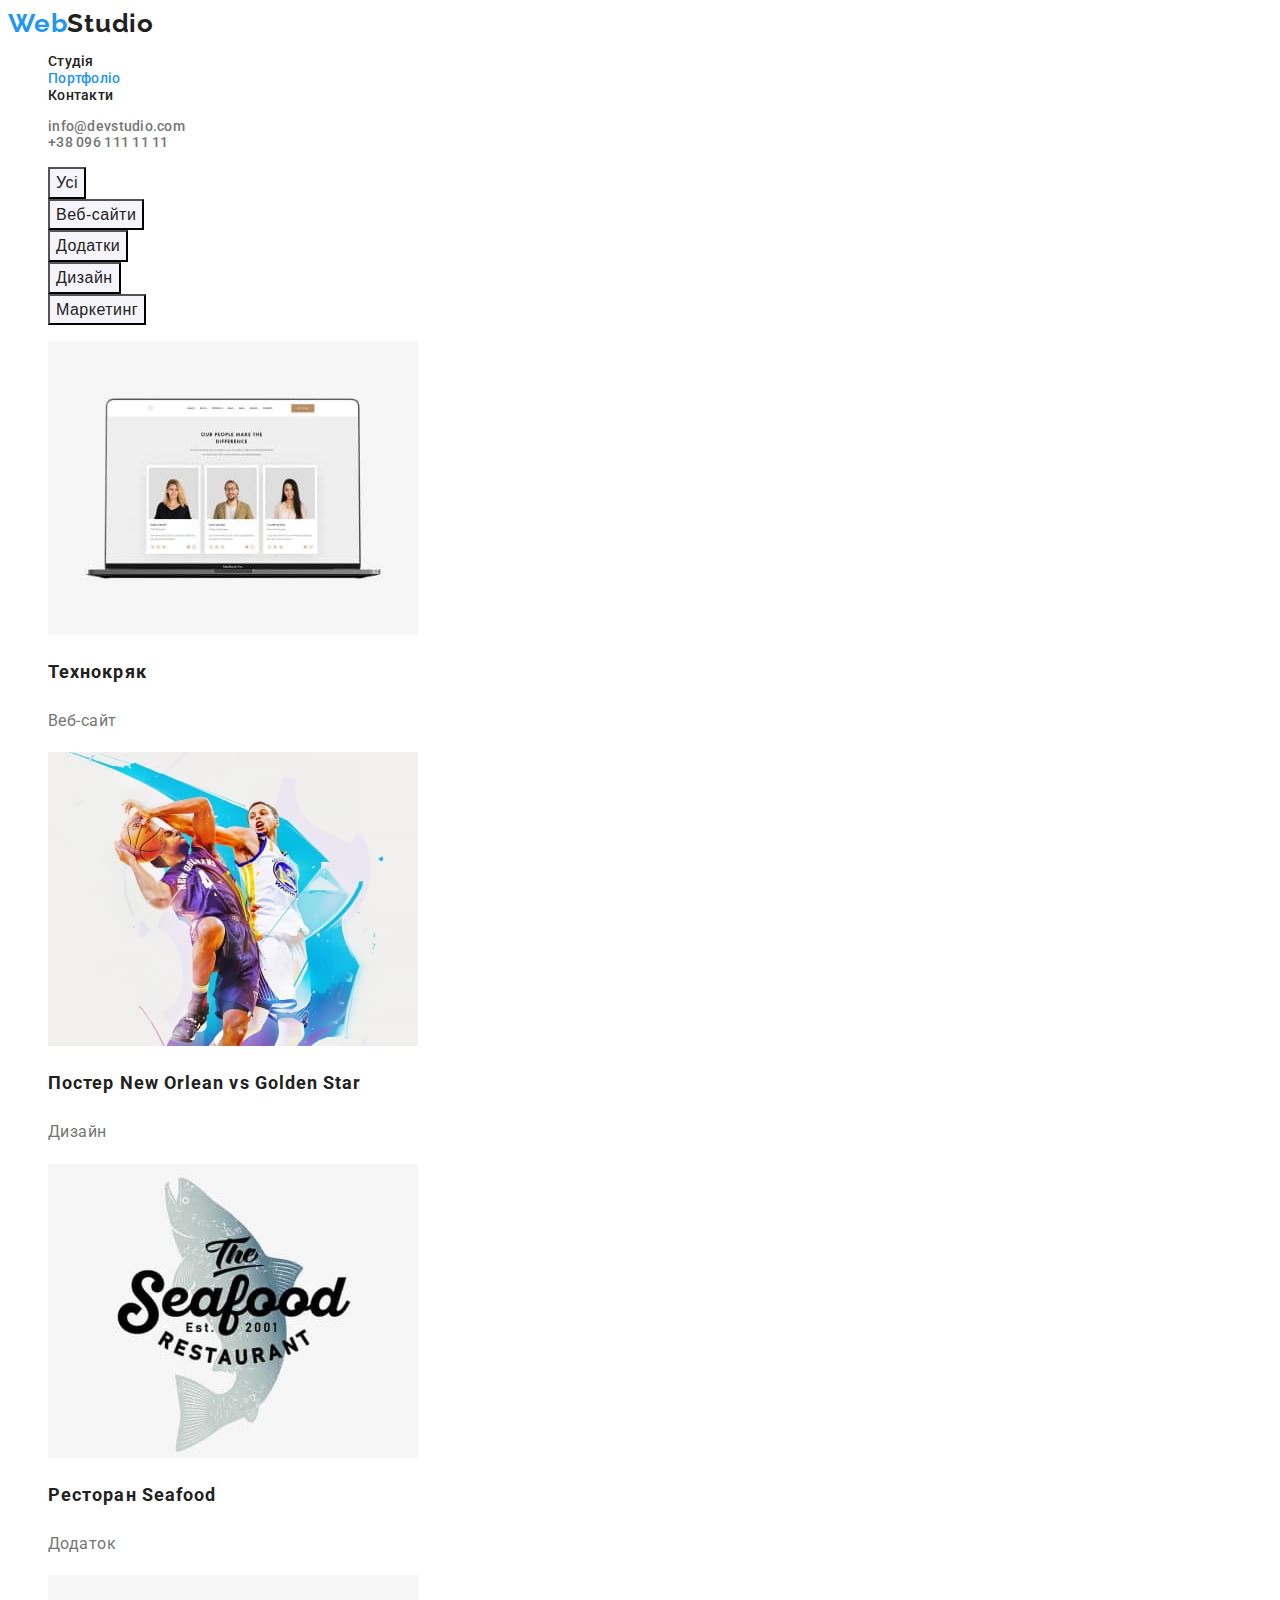
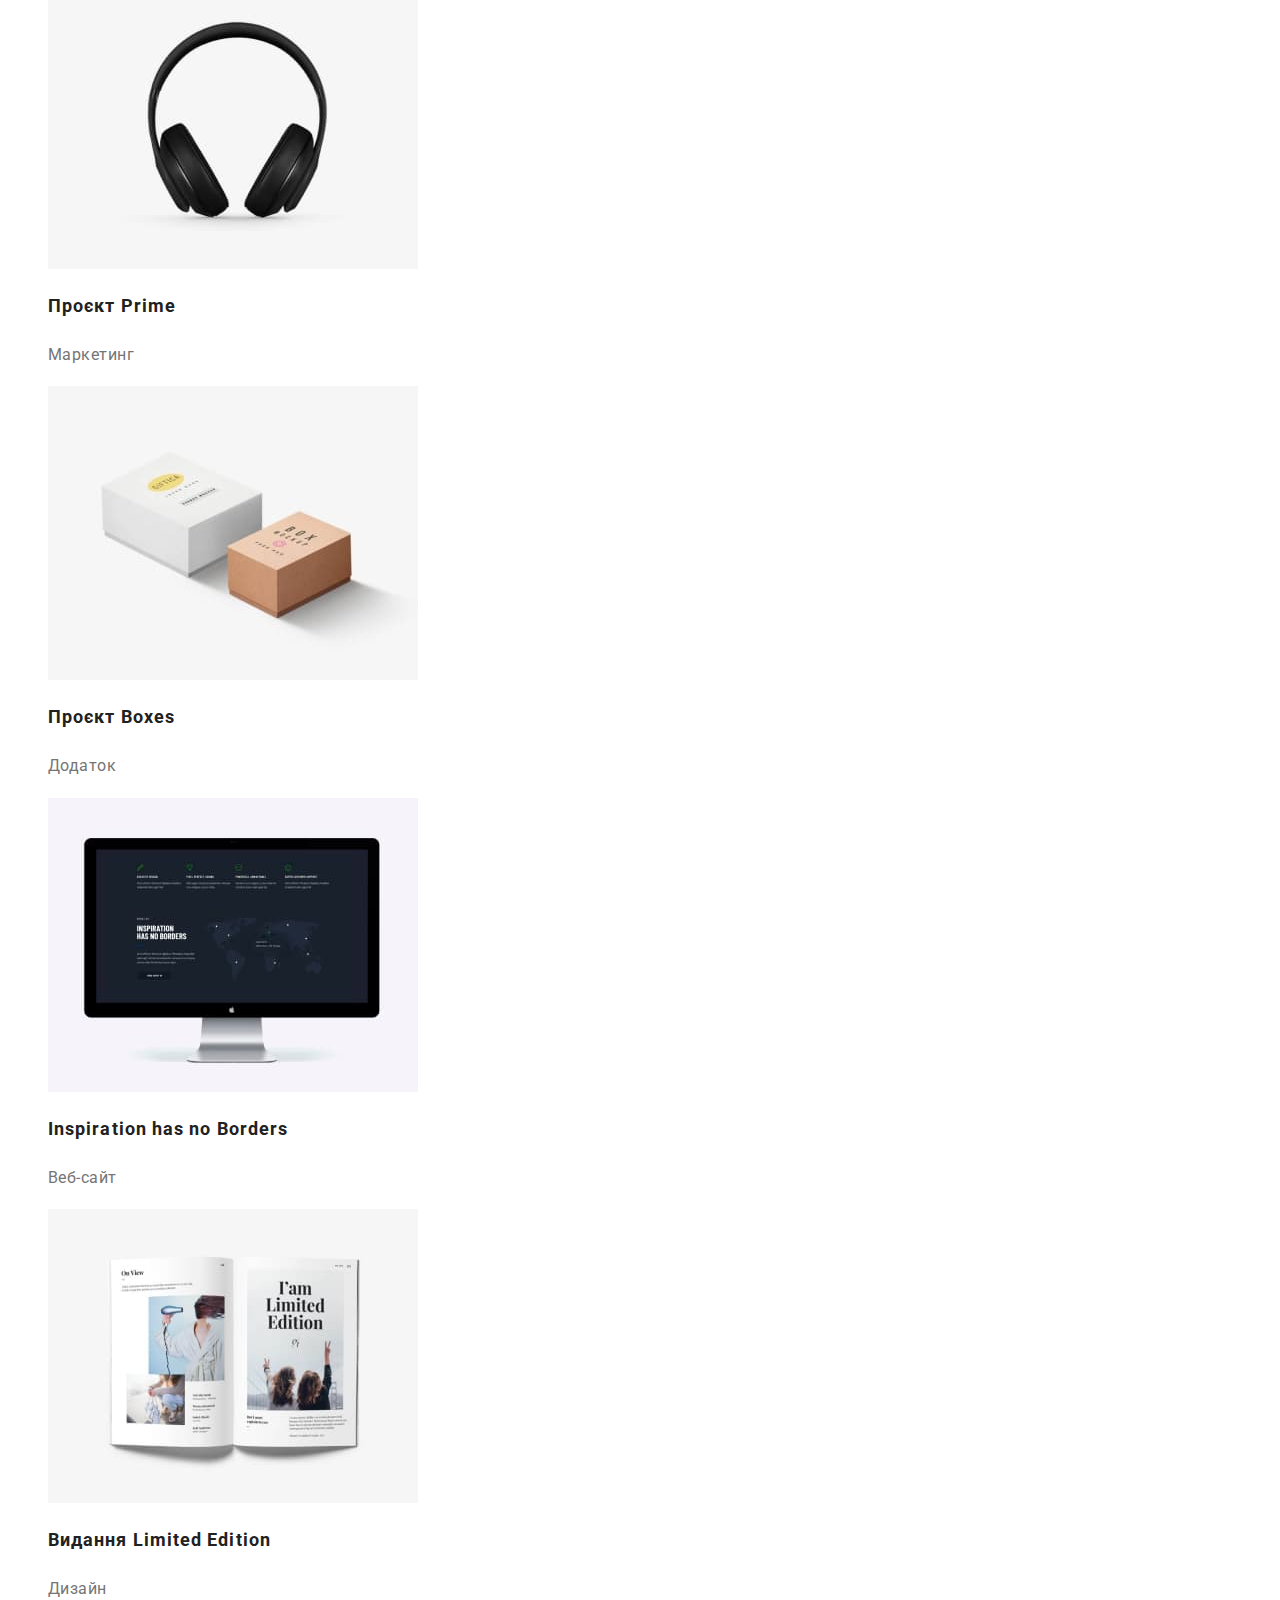
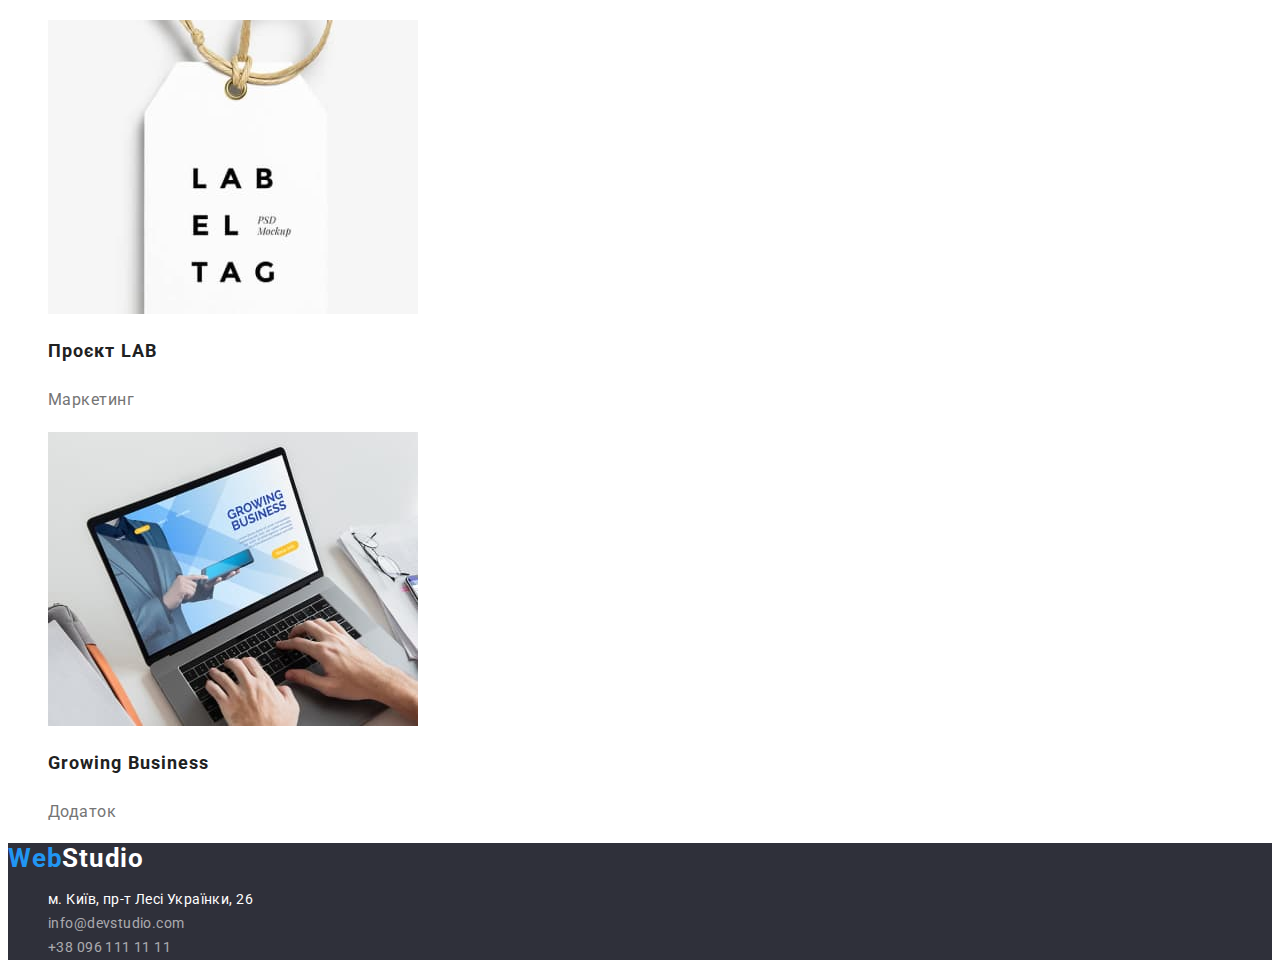
==== portfolio.html @ ce829648 "Add portfolio html and css styles to both index and portfolio" ====
<!DOCTYPE html>
<html lang="en">

<head>
    <meta charset="UTF-8">
    <meta http-equiv="X-UA-Compatible" content="IE=edge">
    <meta name="viewport" content="width=device-width, initial-scale=1.0">
    <title>Document</title>
    <link rel="preconnect" href="https://fonts.googleapis.com">
    <link rel="preconnect" href="https://fonts.gstatic.com" crossorigin>
    <link
        href="https://fonts.googleapis.com/css2?family=Raleway:wght@700&family=Roboto:wght@400;500;700;900&display=swap"
        rel="stylesheet">
    <link rel="stylesheet" href="./css/styles.css">
</head>

<body>
    <header class="header">
        <nav class="nav">
            <a href="./index.html" class="logo link"> <span class="web">Web</span>Studio</a>
            <ul class="list">
                <li><a href="./index.html" class="list-item link">Студія</a></li>
                <li><a href="./portfolio.html" class="list-item link current">Портфоліо</a></li>
                <li><a href="" class="list-item link">Контакти</a></li>
            </ul>
        </nav>
        <ul class="contact list">
            <li><a href="mailto:info@devstudio.com" class="list-item link">info@devstudio.com</a></li>
            <li><a href="tel:+380961111111" class="list-item link">+38 096 111 11 11</a></li>
        </ul>
    </header>
    <main>
        <!-- Our works -->
        <section class="our-works">
            <h1 class="visually-hidden">Наші роботи</h1>
            <ul class="list">
                <li><button type="button" class="btn">Усі</button></li>
                <li><button type="button" class="btn">Веб-сайти</button></li>
                <li><button type="button" class="btn">Додатки</button></li>
                <li><button type="button" class="btn">Дизайн</button></li>
                <li><button type="button" class="btn">Маркетинг</button></li>
            </ul>
            <ul class="list">
                <li>
                    <a href="" class="link">
                        <img src="./images/portfolio-img1.jpg" alt="Веб-сайт" width="370px">
                        <h2 class="our-works-title">Технокряк</h2>
                        <p class="our-works-text">Веб-сайт</p>
                    </a>
                </li>
                <li>
                    <a href="" class="link">
                        <img src="./images/portfolio-img2.jpg" alt="Гра в баскетбол" width="370px">
                        <h2 class="our-works-title">Постер New Orlean vs Golden Star</h2>
                        <p class="our-works-text">Дизайн</p>
                    </a>
                </li>
                <li>
                    <a href="" class="link">
                        <img src="./images/portfolio-img3.jpg" alt="Логотип ресторану" width="370px">
                        <h2 class="our-works-title">Ресторан Seafood</h2>
                        <p class="our-works-text">Додаток</p>
                    </a>
                </li>
                <li>
                    <a href="" class="link">
                        <img src="./images/portfolio-img4.jpg" alt="Навушники" width="370px">
                        <h2 class="our-works-title">Проєкт Prime</h2>
                        <p class="our-works-text">Маркетинг</p>
                    </a>
                </li>
                <li>
                    <a href="" class="link">
                        <img src="./images/portfolio-img5.jpg" alt="Коробки" width="370px">
                        <h2 class="our-works-title">Проєкт Boxes</h2>
                        <p class="our-works-text">Додаток</p>
                    </a>
                </li>
                <li>
                    <a href="" class="link">
                        <img src="./images/portfolio-img6.jpg" alt="Веб-сайт" width="370px">
                        <h2 class="our-works-title">Inspiration has no Borders</h2>
                        <p class="our-works-text">Веб-сайт</p>
                    </a>
                </li>
                <li>
                    <a href="" class="link">
                        <img src="./images/portfolio-img7.jpg" alt="Розгортка журналу" width="370px">
                        <h2 class="our-works-title">Видання Limited Edition</h2>
                        <p class="our-works-text">Дизайн</p>
                    </a>
                </li>
                <li>
                    <a href="" class="link">
                        <img src="./images/portfolio-img8.jpg" alt="Етикетка" width="370px">
                        <h2 class="our-works-title">Проєкт LAB</h2>
                        <p class="our-works-text">Маркетинг</p>
                    </a>
                </li>
                <li>
                    <a href="" class="link">
                        <img src="./images/portfolio-img9.jpg" alt="Ноутбук" width="370px">
                        <h2 class="our-works-title">Growing Business</h2>
                        <p class="our-works-text">Додаток</p>
                    </a>
                </li>
            </ul>
        </section>
    </main>
    <footer class="footer">
        <a href="./index.html" class="footer-logo link"> <span class="web">Web</span>Studio</a>
        <address class="address">
            <ul class="list">
                <li>
                    <a href="https://goo.gl/maps/d3vubVebxPEq8JXa8" target="_blank" rel="noopener noreferrer nofollow"
                        class="address-item-main list-item link">
                        м. Київ, пр-т Лесі Українки, 26
                    </a>
                </li>
                <li><a href="mailto:info@devstudio.com" class="address-item list-item link">info@devstudio.com</a></li>
                <li><a href="tel:+380961111111" class="address-item list-item link">+38 096 111 11 11</a></li>
            </ul>
        </address>
    </footer>
</body>

</html>
---- css/styles.css ----
:root {
    --primary-text-color: #757575;
    --title-text-color: #212121;
    --accent-color: #2196F3;
    --additional-color: #FFFFFF;

    --primary-background-color: #F5F5F5;
    --accent-background-color: #2F303A;
    --additional-background-color: #F5F4FA;
}

body {
    font-family: "Roboto", sans-serif;
    font-style: normal;
    font-weight: 400;
    color: var(--primary-text-color);
}

.link {
    text-decoration: none;
    color: inherit;
}

.list {
    list-style-type: none;
}

.current {
    color: var(--accent-color);
}

/* Header */

.header {
    background-color: var(--additional-color);
}

.nav {
    font-weight: 500;
    font-size: 14px;
    line-height: 1.2;
    letter-spacing: 0.02em;
    color: var(--title-text-color);
}

.logo {
    font-family: 'Raleway';
    font-weight: 700;
    font-size: 26px;
    line-height: 1.2;
    letter-spacing: 0.03em;
}

.web {
    color: var(--accent-color)
}

.list-item:hover,
.list-item:focus {
    color: var(--accent-color);
}

.contact {
    font-weight: 500;
    font-size: 14px;
    line-height: 1.2;
    letter-spacing: 0.02em;
}

/* Hero section */

.hero,
.footer {
    background-color: var(--accent-background-color);
}

.hero-title {
    font-weight: 900;
    font-size: 44px;
    line-height: 1.4;
    text-align: center;
    letter-spacing: 0.06em;
    text-transform: uppercase;
    color: var(--additional-color);
}

.hero-button {
    font-weight: 700;
    font-size: 16px;
    line-height: 1.9;
    letter-spacing: 0.06em;
    color: var(--additional-color);
    background-color: var(--accent-color);
}

/* Our advantages section */

.advantages {
    background-color: var(--primary-background-color);
}

.visually-hidden {
    position: absolute;
    white-space: nowrap;
    width: 1px;
    height: 1px;
    overflow: hidden;
    border: 0;
    padding: 0;
    clip: rect(0 0 0 0);
    clip-path: inset(50%);
    margin: -1px;
}

.advantages-title {
    font-weight: 700;
    font-size: 14px;
    line-height: 1.2;
    letter-spacing: 0.03em;
    text-transform: uppercase;
    color: var(--title-text-color);
}

.advantages-text {
    font-size: 14px;
    line-height: 1.7;
    letter-spacing: 0.03em;
}

/* What we do section */

.what-we-do {
    background-color: var(--primary-background-color);
}

.title {
    font-weight: 700;
    font-size: 36px;
    line-height: 1.2;
    text-align: center;
    letter-spacing: 0.03em;
    color: var(--title-text-color);
}

/* Our team */

.team {
    background-color: var(--additional-background-color);
}

.team-title {
    font-weight: 500;
    font-size: 16px;
    line-height: 1.2;
    ;
    letter-spacing: 0.03em;
    color: var(--title-text-color);
}

.team-text {
    font-size: 16px;
    line-height: 1.2;
    letter-spacing: 0.03em;
}

/* Footer */

.footer-logo {
    font-weight: 700;
    font-size: 26px;
    line-height: 1.2;
    letter-spacing: 0.03em;
    color: var(--additional-color);
}

.address {
    font-style: normal;
    font-size: 14px;
    line-height: 1.7;
    letter-spacing: 0.03em;
}


.address-item-main {
    color: var(--additional-color);
}

.address-item {
    color: rgba(255, 255, 255, 0.6);
}

/* Our works */

.btn {
    font-weight: 500;
    font-size: 16px;
    line-height: 1.6;
    letter-spacing: 0.03em;
    color: var(--title-text-color);
    background-color: var(--additional-background-color);
}

.our-works-title {
    font-weight: 700;
    font-size: 18px;
    line-height: 2;
    letter-spacing: 0.06em;
    color: var(--title-text-color);
}

.our-works-text {
    font-size: 16px;
    line-height: 1.9;
    letter-spacing: 0.03em;
}
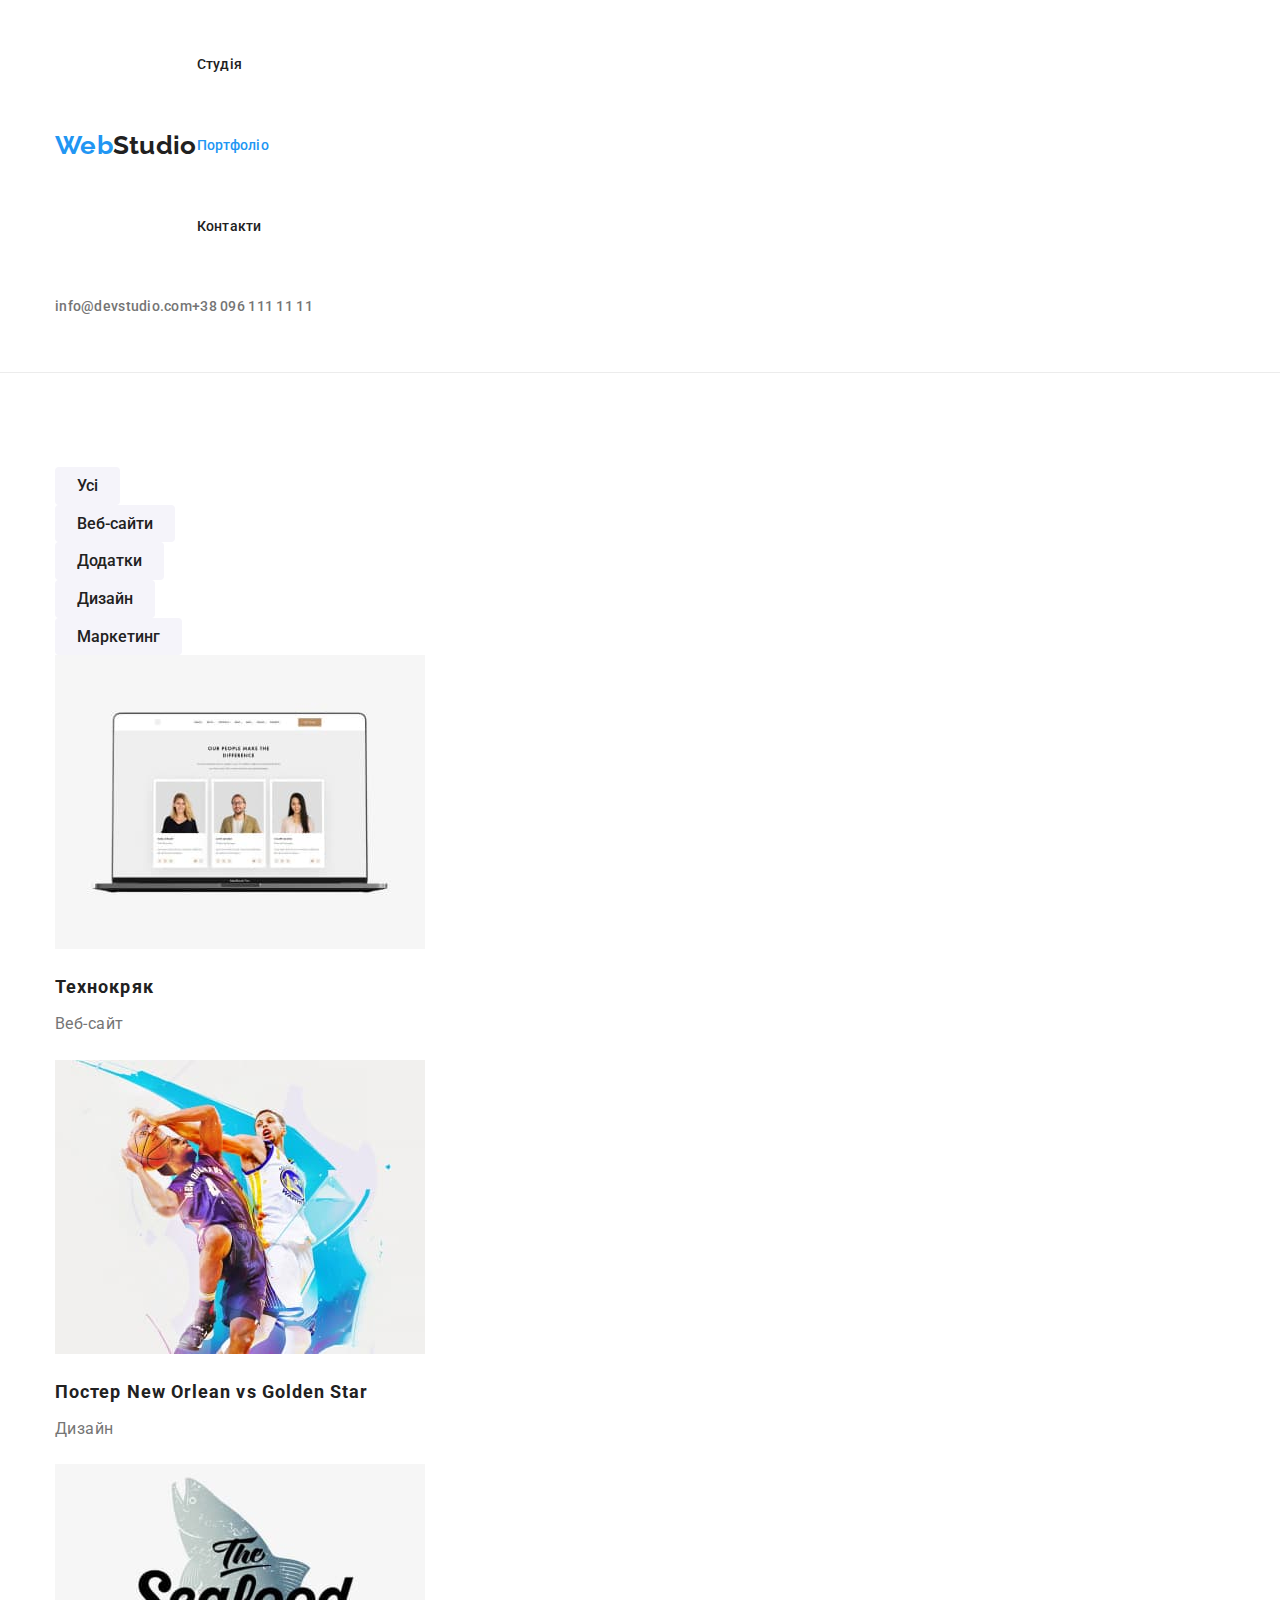
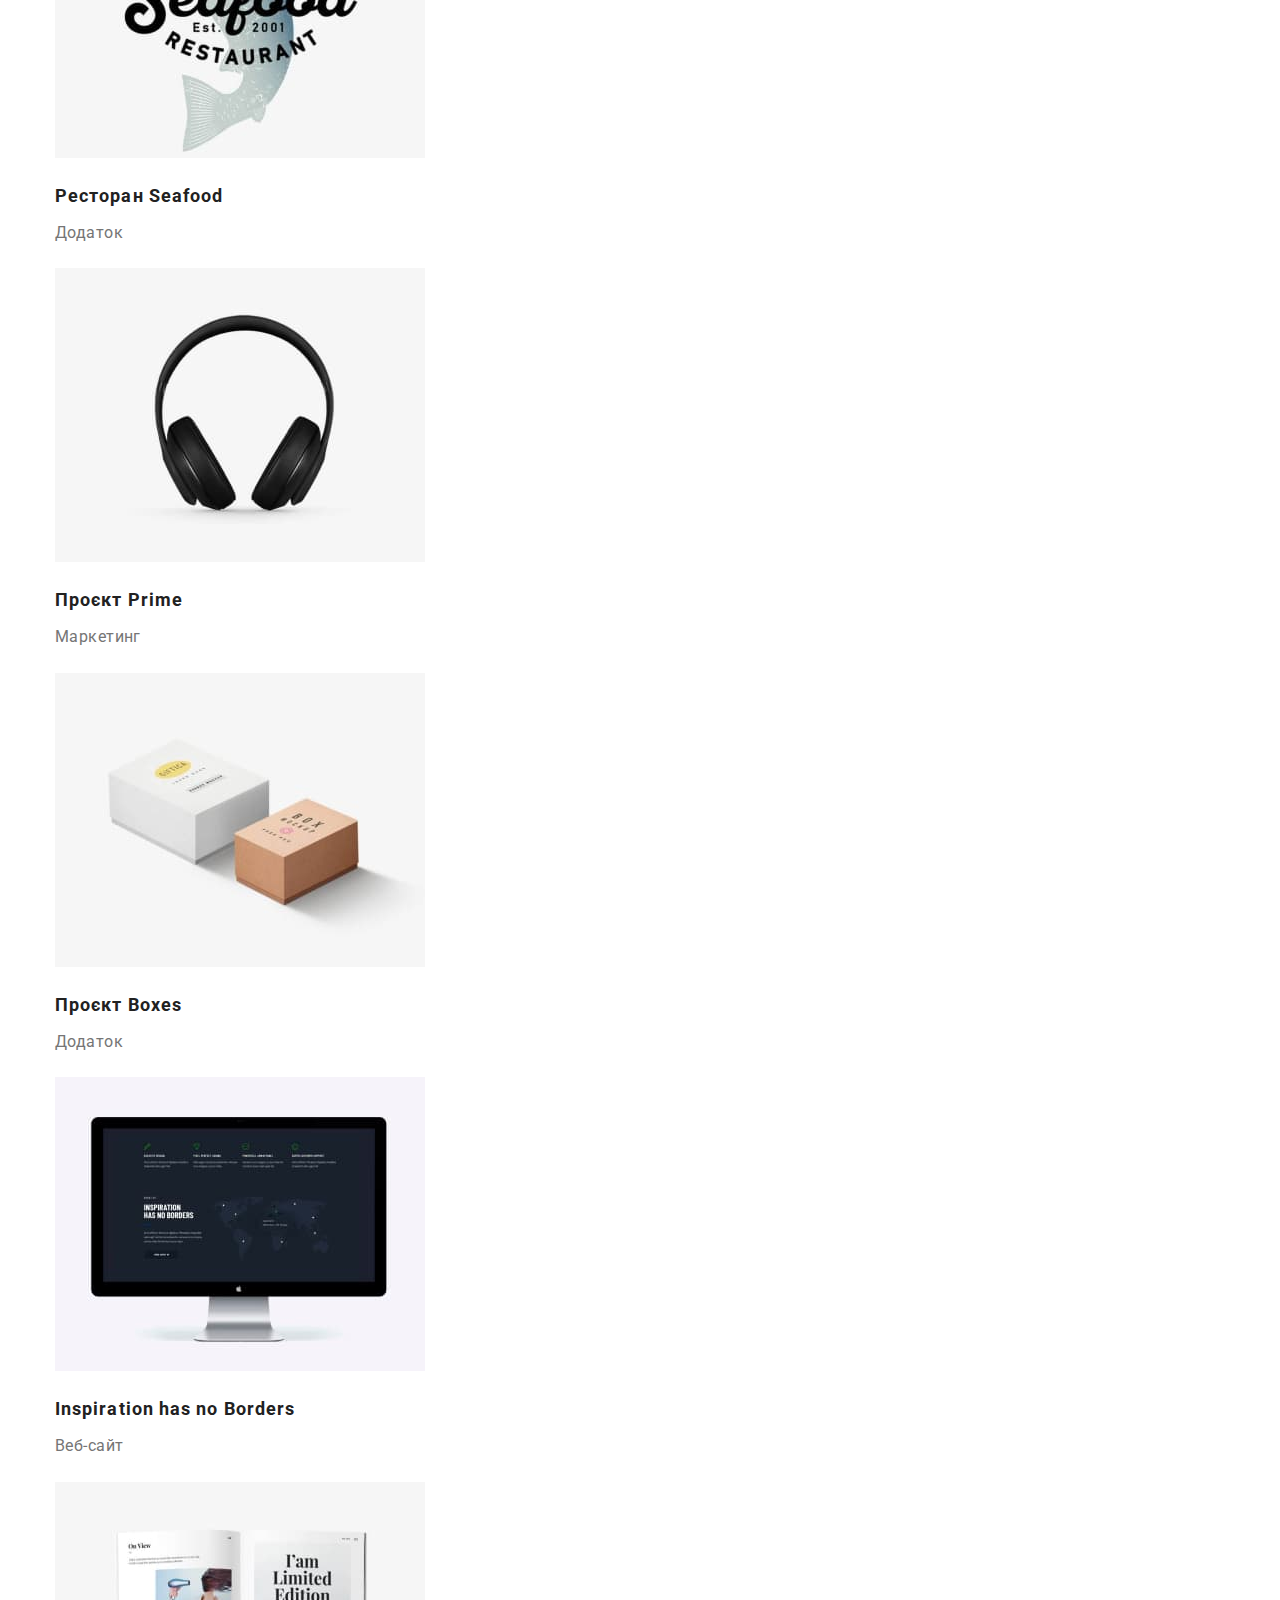
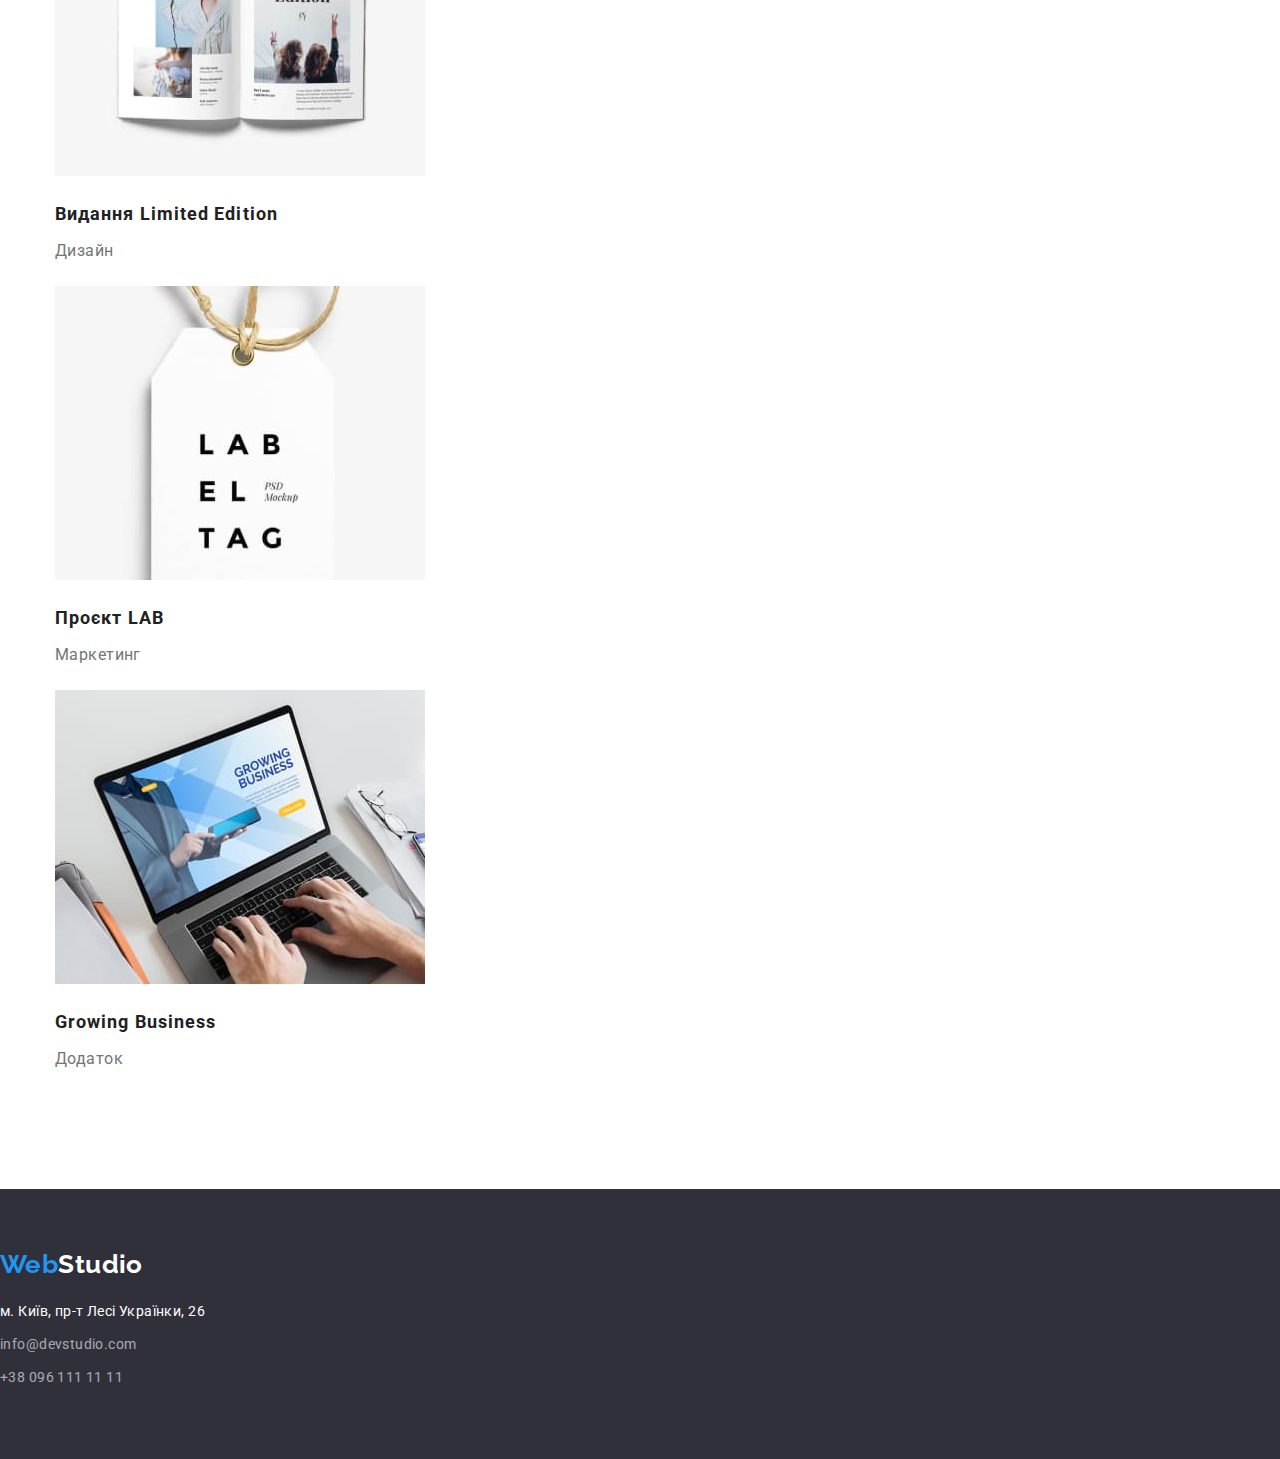
==== commit ef477a96: "Stylize header" ====
--- a/portfolio.html
+++ b/portfolio.html
@@ -1,127 +1,201 @@
 <!DOCTYPE html>
 <html lang="en">
+  <head>
+    <meta charset="UTF-8" />
+    <meta http-equiv="X-UA-Compatible" content="IE=edge" />
+    <meta name="viewport" content="width=device-width, initial-scale=1.0" />
+    <title>Document</title>
+    <link rel="preconnect" href="https://fonts.googleapis.com" />
+    <link rel="preconnect" href="https://fonts.gstatic.com" crossorigin />
+    <link
+      href="https://fonts.googleapis.com/css2?family=Raleway:wght@700&family=Roboto:wght@400;500;700;900&display=swap"
+      rel="stylesheet"
+    />
+    <link
+      rel="stylesheet"
+      href="https://cdnjs.cloudflare.com/ajax/libs/modern-normalize/1.1.0/modern-normalize.css"
+    />
+    <link rel="stylesheet" href="./css/styles.css" />
+  </head>
 
-<head>
-    <meta charset="UTF-8">
-    <meta http-equiv="X-UA-Compatible" content="IE=edge">
-    <meta name="viewport" content="width=device-width, initial-scale=1.0">
-    <title>Document</title>
-    <link rel="preconnect" href="https://fonts.googleapis.com">
-    <link rel="preconnect" href="https://fonts.gstatic.com" crossorigin>
-    <link
-        href="https://fonts.googleapis.com/css2?family=Raleway:wght@700&family=Roboto:wght@400;500;700;900&display=swap"
-        rel="stylesheet">
-    <link rel="stylesheet" href="./css/styles.css">
-</head>
-
-<body>
+  <body>
     <header class="header">
-        <nav class="nav">
-            <a href="./index.html" class="logo link"> <span class="web">Web</span>Studio</a>
-            <ul class="list">
-                <li><a href="./index.html" class="list-item link">Студія</a></li>
-                <li><a href="./portfolio.html" class="list-item link current">Портфоліо</a></li>
-                <li><a href="" class="list-item link">Контакти</a></li>
-            </ul>
-        </nav>
-        <ul class="contact list">
-            <li><a href="mailto:info@devstudio.com" class="list-item link">info@devstudio.com</a></li>
-            <li><a href="tel:+380961111111" class="list-item link">+38 096 111 11 11</a></li>
-        </ul>
+      <div class="container">
+      <nav class="navigation">
+        <a href="./index.html" class="logo link">
+          <span class="accent">Web</span>Studio</a
+        >
+        <ul class="list">
+          <li><a href="./index.html" class="list-item link">Студія</a></li>
+          <li>
+            <a href="./portfolio.html" class="list-item link current"
+              >Портфоліо</a
+            >
+          </li>
+          <li><a href="" class="list-item link">Контакти</a></li>
+        </ul>
+      </nav>
+      <ul class="contact list">
+        <li>
+          <a href="mailto:info@devstudio.com" class="list-item link"
+            >info@devstudio.com</a
+          >
+        </li>
+        <li>
+          <a href="tel:+380961111111" class="list-item link"
+            >+38 096 111 11 11</a
+          >
+        </li>
+      </ul>
+      </div>
     </header>
     <main>
-        <!-- Our works -->
-        <section class="our-works">
-            <h1 class="visually-hidden">Наші роботи</h1>
-            <ul class="list">
-                <li><button type="button" class="btn">Усі</button></li>
-                <li><button type="button" class="btn">Веб-сайти</button></li>
-                <li><button type="button" class="btn">Додатки</button></li>
-                <li><button type="button" class="btn">Дизайн</button></li>
-                <li><button type="button" class="btn">Маркетинг</button></li>
-            </ul>
-            <ul class="list">
-                <li>
-                    <a href="" class="link">
-                        <img src="./images/portfolio-img1.jpg" alt="Веб-сайт" width="370px">
-                        <h2 class="our-works-title">Технокряк</h2>
-                        <p class="our-works-text">Веб-сайт</p>
-                    </a>
-                </li>
-                <li>
-                    <a href="" class="link">
-                        <img src="./images/portfolio-img2.jpg" alt="Гра в баскетбол" width="370px">
-                        <h2 class="our-works-title">Постер New Orlean vs Golden Star</h2>
-                        <p class="our-works-text">Дизайн</p>
-                    </a>
-                </li>
-                <li>
-                    <a href="" class="link">
-                        <img src="./images/portfolio-img3.jpg" alt="Логотип ресторану" width="370px">
-                        <h2 class="our-works-title">Ресторан Seafood</h2>
-                        <p class="our-works-text">Додаток</p>
-                    </a>
-                </li>
-                <li>
-                    <a href="" class="link">
-                        <img src="./images/portfolio-img4.jpg" alt="Навушники" width="370px">
-                        <h2 class="our-works-title">Проєкт Prime</h2>
-                        <p class="our-works-text">Маркетинг</p>
-                    </a>
-                </li>
-                <li>
-                    <a href="" class="link">
-                        <img src="./images/portfolio-img5.jpg" alt="Коробки" width="370px">
-                        <h2 class="our-works-title">Проєкт Boxes</h2>
-                        <p class="our-works-text">Додаток</p>
-                    </a>
-                </li>
-                <li>
-                    <a href="" class="link">
-                        <img src="./images/portfolio-img6.jpg" alt="Веб-сайт" width="370px">
-                        <h2 class="our-works-title">Inspiration has no Borders</h2>
-                        <p class="our-works-text">Веб-сайт</p>
-                    </a>
-                </li>
-                <li>
-                    <a href="" class="link">
-                        <img src="./images/portfolio-img7.jpg" alt="Розгортка журналу" width="370px">
-                        <h2 class="our-works-title">Видання Limited Edition</h2>
-                        <p class="our-works-text">Дизайн</p>
-                    </a>
-                </li>
-                <li>
-                    <a href="" class="link">
-                        <img src="./images/portfolio-img8.jpg" alt="Етикетка" width="370px">
-                        <h2 class="our-works-title">Проєкт LAB</h2>
-                        <p class="our-works-text">Маркетинг</p>
-                    </a>
-                </li>
-                <li>
-                    <a href="" class="link">
-                        <img src="./images/portfolio-img9.jpg" alt="Ноутбук" width="370px">
-                        <h2 class="our-works-title">Growing Business</h2>
-                        <p class="our-works-text">Додаток</p>
-                    </a>
-                </li>
-            </ul>
-        </section>
+      <!-- Our works -->
+      <section class="our-works section">
+        <div class="container">
+        <h1 class="visually-hidden">Наші роботи</h1>
+        <ul class="list">
+          <li><button type="button" class="btn">Усі</button></li>
+          <li><button type="button" class="btn">Веб-сайти</button></li>
+          <li><button type="button" class="btn">Додатки</button></li>
+          <li><button type="button" class="btn">Дизайн</button></li>
+          <li><button type="button" class="btn">Маркетинг</button></li>
+        </ul>
+        <ul class="list">
+          <li>
+            <a href="" class="link">
+              <img class="img"
+                src="./images/portfolio-img1.jpg"
+                alt="Веб-сайт"
+                width="370"
+                height="294"
+              />
+              <h2 class="our-works-title">Технокряк</h2>
+              <p class="our-works-text">Веб-сайт</p>
+            </a>
+          </li>
+          <li>
+            <a href="" class="link">
+              <img class="img"
+                src="./images/portfolio-img2.jpg"
+                alt="Гра в баскетбол"
+                width="370"
+              />
+              <h2 class="our-works-title">Постер New Orlean vs Golden Star</h2>
+              <p class="our-works-text">Дизайн</p>
+            </a>
+          </li>
+          <li>
+            <a href="" class="link">
+              <img class="img"
+                src="./images/portfolio-img3.jpg"
+                alt="Логотип ресторану"
+                width="370"
+              />
+              <h2 class="our-works-title">Ресторан Seafood</h2>
+              <p class="our-works-text">Додаток</p>
+            </a>
+          </li>
+          <li>
+            <a href="" class="link">
+              <img class="img"
+                src="./images/portfolio-img4.jpg"
+                alt="Навушники"
+                width="370"
+              />
+              <h2 class="our-works-title">Проєкт Prime</h2>
+              <p class="our-works-text">Маркетинг</p>
+            </a>
+          </li>
+          <li>
+            <a href="" class="link">
+              <img class="img"
+                src="./images/portfolio-img5.jpg"
+                alt="Коробки"
+                width="370"
+              />
+              <h2 class="our-works-title">Проєкт Boxes</h2>
+              <p class="our-works-text">Додаток</p>
+            </a>
+          </li>
+          <li>
+            <a href="" class="link">
+              <img class="img"
+                src="./images/portfolio-img6.jpg"
+                alt="Веб-сайт"
+                width="370"
+              />
+              <h2 class="our-works-title">Inspiration has no Borders</h2>
+              <p class="our-works-text">Веб-сайт</p>
+            </a>
+          </li>
+          <li>
+            <a href="" class="link">
+              <img class="img"
+                src="./images/portfolio-img7.jpg"
+                alt="Розгортка журналу"
+                width="370"
+              />
+              <h2 class="our-works-title">Видання Limited Edition</h2>
+              <p class="our-works-text">Дизайн</p>
+            </a>
+          </li>
+          <li>
+            <a href="" class="link">
+              <img class="img"
+                src="./images/portfolio-img8.jpg"
+                alt="Етикетка"
+                width="370"
+              />
+              <h2 class="our-works-title">Проєкт LAB</h2>
+              <p class="our-works-text">Маркетинг</p>
+            </a>
+          </li>
+          <li>
+            <a href="" class="link">
+              <img class="img"
+                src="./images/portfolio-img9.jpg"
+                alt="Ноутбук"
+                width="370"
+              />
+              <h2 class="our-works-title">Growing Business</h2>
+              <p class="our-works-text">Додаток</p>
+            </a>
+          </li>
+        </ul>
+        </div>
+      </section>
     </main>
     <footer class="footer">
-        <a href="./index.html" class="footer-logo link"> <span class="web">Web</span>Studio</a>
-        <address class="address">
-            <ul class="list">
-                <li>
-                    <a href="https://goo.gl/maps/d3vubVebxPEq8JXa8" target="_blank" rel="noopener noreferrer nofollow"
-                        class="address-item-main list-item link">
-                        м. Київ, пр-т Лесі Українки, 26
-                    </a>
-                </li>
-                <li><a href="mailto:info@devstudio.com" class="address-item list-item link">info@devstudio.com</a></li>
-                <li><a href="tel:+380961111111" class="address-item list-item link">+38 096 111 11 11</a></li>
-            </ul>
-        </address>
+      <a href="./index.html" class="footer-logo link">
+        <span class="accent">Web</span>Studio</a
+      >
+      <address class="address">
+        <ul class="list">
+          <li>
+            <a
+              href="https://goo.gl/maps/d3vubVebxPEq8JXa8"
+              target="_blank"
+              rel="noopener noreferrer nofollow"
+              class="address-item-main list-item link"
+            >
+              м. Київ, пр-т Лесі Українки, 26
+            </a>
+          </li>
+          <li>
+            <a
+              href="mailto:info@devstudio.com"
+              class="address-item list-item link"
+              >info@devstudio.com</a
+            >
+          </li>
+          <li>
+            <a href="tel:+380961111111" class="address-item list-item link"
+              >+38 096 111 11 11</a
+            >
+          </li>
+        </ul>
+      </address>
     </footer>
-</body>
-
-</html>+  </body>
+</html>
--- a/css/styles.css
+++ b/css/styles.css
@@ -1,215 +1,286 @@
 :root {
-    --primary-text-color: #757575;
-    --title-text-color: #212121;
-    --accent-color: #2196F3;
-    --additional-color: #FFFFFF;
-
-    --primary-background-color: #F5F5F5;
-    --accent-background-color: #2F303A;
-    --additional-background-color: #F5F4FA;
+  --primary-text-color: #757575;
+  --title-text-color: #212121;
+  --accent-color: #2196f3;
+
+  --primary-color: #ffffff;
+  --primary-alfa-color: rgba(255, 255, 255, 0.6);
+
+  --accent-background-color: #2f303a;
+  --additional-background-color: #f5f4fa;
 }
 
 body {
-    font-family: "Roboto", sans-serif;
-    font-style: normal;
-    font-weight: 400;
-    color: var(--primary-text-color);
+  font-family: "Roboto", sans-serif;
+  color: var(--primary-text-color);
+  background-color: var(--primary-color);
+  font-size: 14px;
+  line-height: 1.71;
+  letter-spacing: 0.03em;
 }
 
 .link {
-    text-decoration: none;
-    color: inherit;
+  text-decoration: none;
+  color: inherit;
 }
 
 .list {
-    list-style-type: none;
+  list-style-type: none;
+  padding: 0;
+  margin: 0;
 }
 
 .current {
-    color: var(--accent-color);
+  color: var(--accent-color);
+}
+
+.container {
+  width: 1200px;
+  padding-right: 15px;
+  padding-left: 15px;
+  margin: 0 auto;
+}
+
+.section {
+  padding-top: 94px;
+  padding-bottom: 94px;
+}
+
+.centered {
+  text-align: center;
 }
 
 /* Header */
 
 .header {
-    background-color: var(--additional-color);
-}
-
-.nav {
-    font-weight: 500;
-    font-size: 14px;
-    line-height: 1.2;
-    letter-spacing: 0.02em;
-    color: var(--title-text-color);
+  padding-top: 24px;
+  padding-bottom: 25px;
+  border-bottom: 1px solid;
+  border-color: #ececec;
+}
+
+.navigation-contact {
+display: flex;
+align-items: center;
+}
+
+.navigation {
+  display: flex;
+  align-items: center;
+  font-weight: 500;
+  line-height: 1.2;
+  letter-spacing: 0.02em;
+  color: var(--title-text-color);
 }
 
 .logo {
-    font-family: 'Raleway';
-    font-weight: 700;
-    font-size: 26px;
-    line-height: 1.2;
-    letter-spacing: 0.03em;
-}
-
-.web {
-    color: var(--accent-color)
+  font-family: "Raleway", sans-serif;
+  font-weight: 700;
+  font-size: 26px;
+  line-height: 1.2;
+}
+
+.accent {
+  color: var(--accent-color);
+}
+
+.navigation-list {
+  display: flex;
+  margin-left: 93px;
+}
+
+.header .item:not(:last-child) {
+  margin-right: 50px;
 }
 
 .list-item:hover,
 .list-item:focus {
-    color: var(--accent-color);
+  color: var(--accent-color);
+}
+
+
+.header .list-item {
+  display: block;
+  padding-top: 32px;
+  padding-bottom: 32px;
 }
 
 .contact {
-    font-weight: 500;
-    font-size: 14px;
-    line-height: 1.2;
-    letter-spacing: 0.02em;
-}
+  display: flex;
+  margin-left: auto;
+  font-weight: 500;
+  line-height: 1.2;
+  letter-spacing: 0.02em;
+}
+
+
 
 /* Hero section */
 
 .hero,
 .footer {
-    background-color: var(--accent-background-color);
+  background-color: var(--accent-background-color);
 }
 
 .hero-title {
-    font-weight: 900;
-    font-size: 44px;
-    line-height: 1.4;
-    text-align: center;
-    letter-spacing: 0.06em;
-    text-transform: uppercase;
-    color: var(--additional-color);
+  font-weight: 900;
+  font-size: 44px;
+  line-height: 1.4;
+  letter-spacing: 0.06em;
+  text-transform: uppercase;
+  color: var(--primary-color);
+  margin-top: 0;
+  margin-bottom: 32px;
 }
 
 .hero-button {
-    font-weight: 700;
-    font-size: 16px;
-    line-height: 1.9;
-    letter-spacing: 0.06em;
-    color: var(--additional-color);
-    background-color: var(--accent-color);
+  font-weight: 700;
+  font-size: 16px;
+  line-height: 1.9;
+  letter-spacing: 0.06em;
+  color: var(--primary-color);
+  background-color: var(--accent-color);
+  cursor: pointer;
+  border-radius: 4px;
+  padding: 10px 32px;
+  border: transparent;
 }
 
 /* Our advantages section */
 
-.advantages {
-    background-color: var(--primary-background-color);
-}
-
 .visually-hidden {
-    position: absolute;
-    white-space: nowrap;
-    width: 1px;
-    height: 1px;
-    overflow: hidden;
-    border: 0;
-    padding: 0;
-    clip: rect(0 0 0 0);
-    clip-path: inset(50%);
-    margin: -1px;
+  position: absolute;
+  white-space: nowrap;
+  width: 1px;
+  height: 1px;
+  overflow: hidden;
+  border: 0;
+  padding: 0;
+  clip: rect(0 0 0 0);
+  clip-path: inset(50%);
+  margin: -1px;
 }
 
 .advantages-title {
-    font-weight: 700;
-    font-size: 14px;
-    line-height: 1.2;
-    letter-spacing: 0.03em;
-    text-transform: uppercase;
-    color: var(--title-text-color);
+  font-weight: 700;
+  line-height: 1.2;
+  text-transform: uppercase;
+  color: var(--title-text-color);
+  margin-top: 0;
+  margin-bottom: 10px;
 }
 
 .advantages-text {
-    font-size: 14px;
-    line-height: 1.7;
-    letter-spacing: 0.03em;
+  margin: 0;
 }
 
 /* What we do section */
 
 .what-we-do {
-    background-color: var(--primary-background-color);
+  padding-bottom: 94px;
 }
 
 .title {
-    font-weight: 700;
-    font-size: 36px;
-    line-height: 1.2;
-    text-align: center;
-    letter-spacing: 0.03em;
-    color: var(--title-text-color);
-}
-
-/* Our team */
+  font-weight: 700;
+  font-size: 36px;
+  line-height: 1.2;
+  color: var(--title-text-color);
+  margin-top: 0;
+  margin-bottom: 50px;
+}
+
+/* Our team section*/
 
 .team {
-    background-color: var(--additional-background-color);
+  background-color: var(--additional-background-color);
 }
 
 .team-title {
-    font-weight: 500;
-    font-size: 16px;
-    line-height: 1.2;
-    ;
-    letter-spacing: 0.03em;
-    color: var(--title-text-color);
+  font-weight: 500;
+  font-size: 16px;
+  line-height: 1.2;
+  color: var(--title-text-color);
+  margin-top: 30px;
+  margin-bottom: 10px;
 }
 
 .team-text {
-    font-size: 16px;
-    line-height: 1.2;
-    letter-spacing: 0.03em;
+  font-size: 16px;
+  line-height: 1.2;
+  margin: 0;
 }
 
 /* Footer */
 
+.footer {
+  padding-top: 60px;
+  padding-bottom: 60px;
+}
+
 .footer-logo {
-    font-weight: 700;
-    font-size: 26px;
-    line-height: 1.2;
-    letter-spacing: 0.03em;
-    color: var(--additional-color);
+  font-family: "Raleway", sans-serif;
+  font-weight: 700;
+  font-size: 26px;
+  line-height: 1.2;
+  color: var(--primary-color);
+  display: inline-block;
+  margin-bottom: 20px;
 }
 
 .address {
-    font-style: normal;
-    font-size: 14px;
-    line-height: 1.7;
-    letter-spacing: 0.03em;
-}
-
+  font-style: normal;
+}
 
 .address-item-main {
-    color: var(--additional-color);
+  color: var(--primary-color);
+  display: inline-block;
+  margin-bottom: 9px;
 }
 
 .address-item {
-    color: rgba(255, 255, 255, 0.6);
-}
-
-/* Our works */
+  color: var(--primary-alfa-color);
+  display: inline-block;
+  margin-bottom: 9px;
+}
+
+/* Our works section*/
 
 .btn {
-    font-weight: 500;
-    font-size: 16px;
-    line-height: 1.6;
-    letter-spacing: 0.03em;
-    color: var(--title-text-color);
-    background-color: var(--additional-background-color);
+  font-family: inherit;
+  font-weight: 500;
+  font-size: 16px;
+  line-height: 1.6;
+  color: var(--title-text-color);
+  background-color: var(--additional-background-color);
+  cursor: pointer;
+  border-radius: 4px;
+  padding: 6px 22px;
+  border: transparent;
+}
+
+.btn:hover,
+.btn:focus {
+  color: var(--primary-color);
+  background-color: var(--accent-color);
+}
+
+.img {
+  display: block;
 }
 
 .our-works-title {
-    font-weight: 700;
-    font-size: 18px;
-    line-height: 2;
-    letter-spacing: 0.06em;
-    color: var(--title-text-color);
+  font-weight: 700;
+  font-size: 18px;
+  line-height: 2;
+  letter-spacing: 0.06em;
+  color: var(--title-text-color);
+  margin-top: 20px;
+  margin-bottom: 4px;
 }
 
 .our-works-text {
-    font-size: 16px;
-    line-height: 1.9;
-    letter-spacing: 0.03em;
-}+  font-size: 16px;
+  line-height: 1.9;
+  margin-top: 0;
+  margin-bottom: 20px;
+}
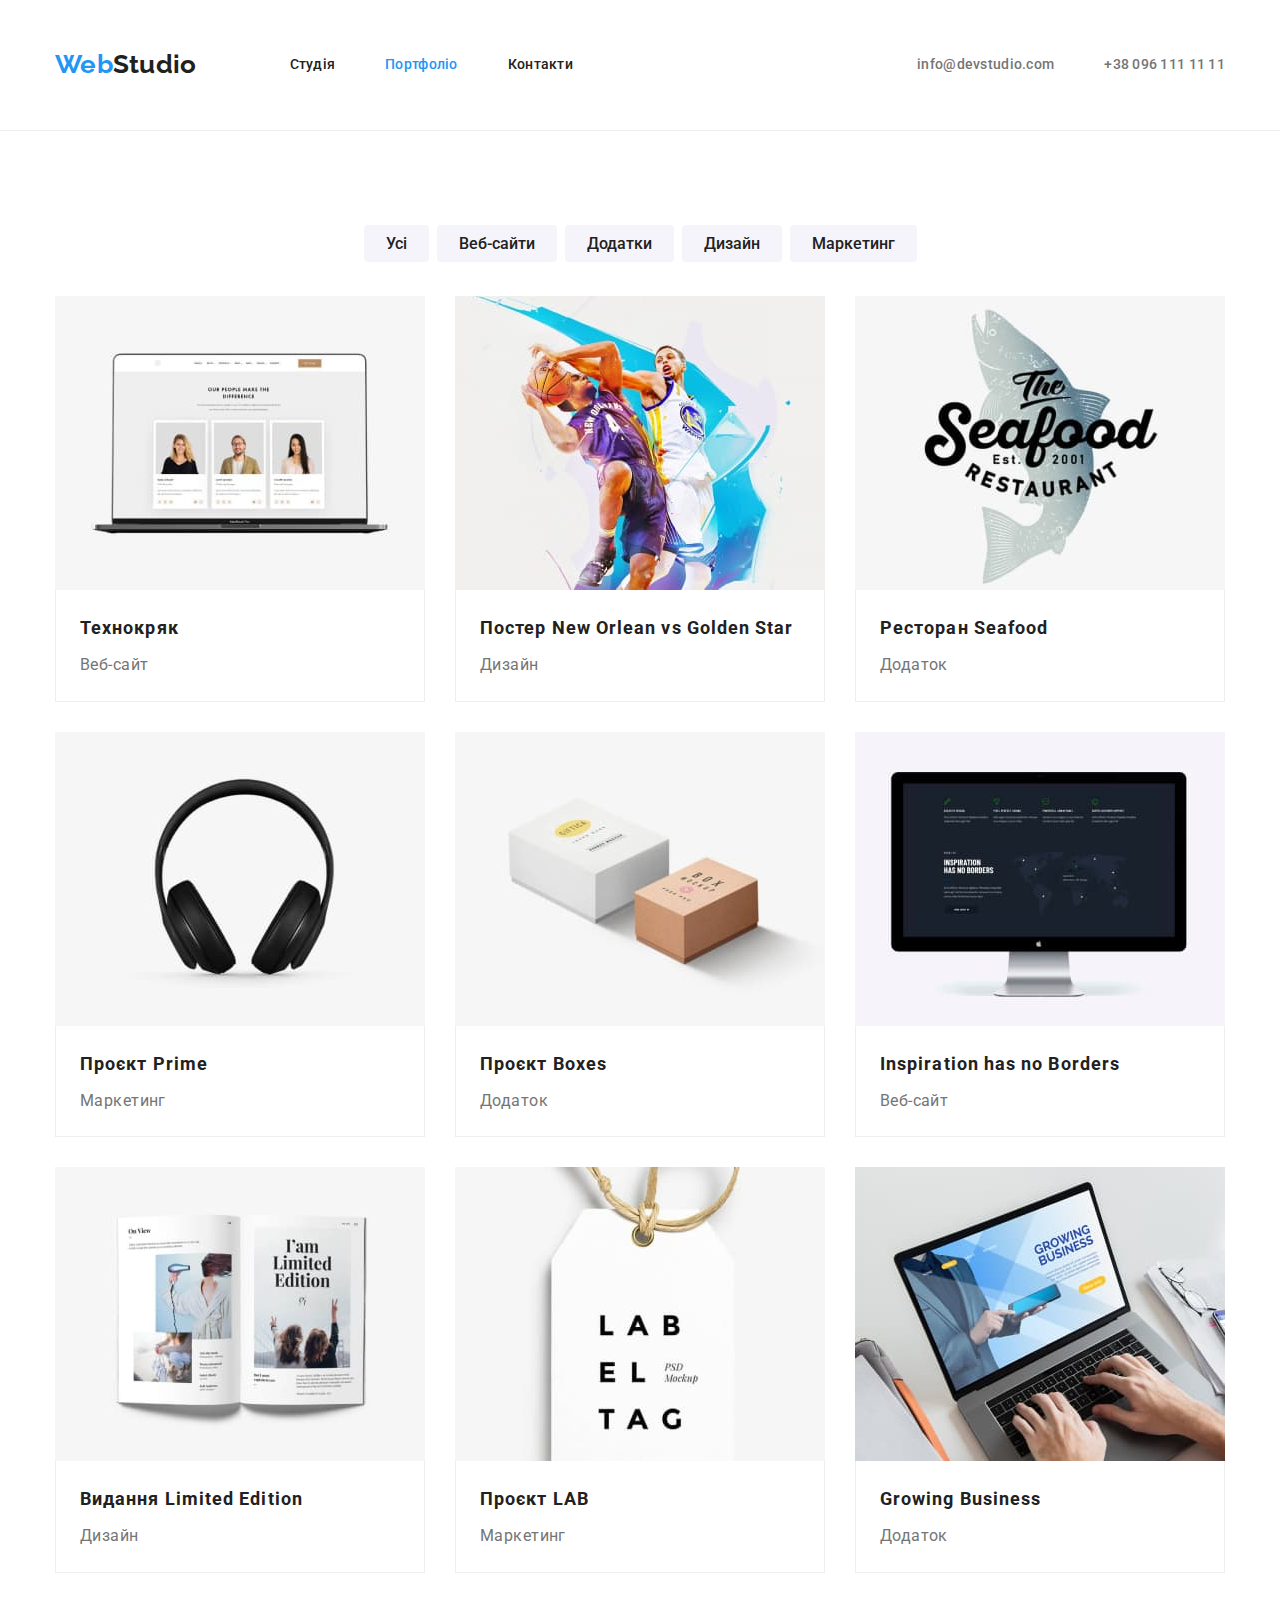
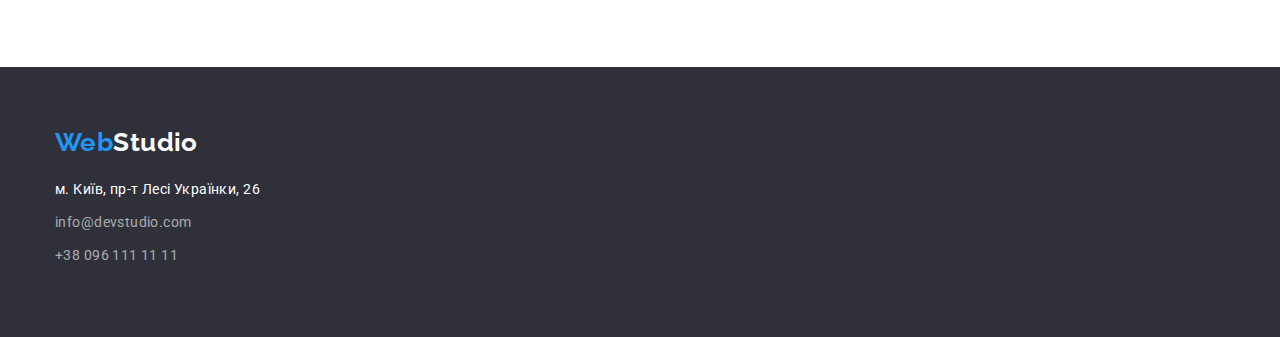
==== commit dd5ca86c: "Add cards borders" ====
--- a/portfolio.html
+++ b/portfolio.html
@@ -20,182 +20,225 @@
 
   <body>
     <header class="header">
-      <div class="container">
-      <nav class="navigation">
-        <a href="./index.html" class="logo link">
-          <span class="accent">Web</span>Studio</a
-        >
-        <ul class="list">
-          <li><a href="./index.html" class="list-item link">Студія</a></li>
-          <li>
-            <a href="./portfolio.html" class="list-item link current"
-              >Портфоліо</a
+      <div class="container navigation-contact">
+        <nav class="navigation">
+          <a href="./index.html" class="logo link">
+            <span class="accent">Web</span>Studio</a
+          >
+          <ul class="navigation-list list">
+            <li class="item">
+              <a href="./index.html" class="list-item link">Студія</a>
+            </li>
+            <li class="item">
+              <a href="./portfolio.html" class="list-item link current"
+                >Портфоліо</a
+              >
+            </li>
+            <li class="item"><a href="" class="list-item link">Контакти</a></li>
+          </ul>
+        </nav>
+        <ul class="contact list">
+          <li class="item">
+            <a href="mailto:info@devstudio.com" class="list-item link"
+              >info@devstudio.com</a
             >
           </li>
-          <li><a href="" class="list-item link">Контакти</a></li>
+          <li class="item">
+            <a href="tel:+380961111111" class="list-item link"
+              >+38 096 111 11 11</a
+            >
+          </li>
         </ul>
-      </nav>
-      <ul class="contact list">
-        <li>
-          <a href="mailto:info@devstudio.com" class="list-item link"
-            >info@devstudio.com</a
-          >
-        </li>
-        <li>
-          <a href="tel:+380961111111" class="list-item link"
-            >+38 096 111 11 11</a
-          >
-        </li>
-      </ul>
       </div>
     </header>
     <main>
       <!-- Our works -->
       <section class="our-works section">
+        <h1 class="visually-hidden">Наші роботи</h1>
+        <div class="buttons container">
+          <ul class="button-list list">
+            <li class="item"><button type="button" class="btn">Усі</button></li>
+            <li class="item">
+              <button type="button" class="btn">Веб-сайти</button>
+            </li>
+            <li class="item">
+              <button type="button" class="btn">Додатки</button>
+            </li>
+            <li class="item">
+              <button type="button" class="btn">Дизайн</button>
+            </li>
+            <li class="item">
+              <button type="button" class="btn">Маркетинг</button>
+            </li>
+          </ul>
+        </div>
         <div class="container">
-        <h1 class="visually-hidden">Наші роботи</h1>
-        <ul class="list">
-          <li><button type="button" class="btn">Усі</button></li>
-          <li><button type="button" class="btn">Веб-сайти</button></li>
-          <li><button type="button" class="btn">Додатки</button></li>
-          <li><button type="button" class="btn">Дизайн</button></li>
-          <li><button type="button" class="btn">Маркетинг</button></li>
-        </ul>
-        <ul class="list">
-          <li>
-            <a href="" class="link">
-              <img class="img"
-                src="./images/portfolio-img1.jpg"
-                alt="Веб-сайт"
-                width="370"
-                height="294"
-              />
-              <h2 class="our-works-title">Технокряк</h2>
-              <p class="our-works-text">Веб-сайт</p>
-            </a>
-          </li>
-          <li>
-            <a href="" class="link">
-              <img class="img"
-                src="./images/portfolio-img2.jpg"
-                alt="Гра в баскетбол"
-                width="370"
-              />
-              <h2 class="our-works-title">Постер New Orlean vs Golden Star</h2>
-              <p class="our-works-text">Дизайн</p>
-            </a>
-          </li>
-          <li>
-            <a href="" class="link">
-              <img class="img"
-                src="./images/portfolio-img3.jpg"
-                alt="Логотип ресторану"
-                width="370"
-              />
-              <h2 class="our-works-title">Ресторан Seafood</h2>
-              <p class="our-works-text">Додаток</p>
-            </a>
-          </li>
-          <li>
-            <a href="" class="link">
-              <img class="img"
-                src="./images/portfolio-img4.jpg"
-                alt="Навушники"
-                width="370"
-              />
-              <h2 class="our-works-title">Проєкт Prime</h2>
-              <p class="our-works-text">Маркетинг</p>
-            </a>
-          </li>
-          <li>
-            <a href="" class="link">
-              <img class="img"
-                src="./images/portfolio-img5.jpg"
-                alt="Коробки"
-                width="370"
-              />
-              <h2 class="our-works-title">Проєкт Boxes</h2>
-              <p class="our-works-text">Додаток</p>
-            </a>
-          </li>
-          <li>
-            <a href="" class="link">
-              <img class="img"
-                src="./images/portfolio-img6.jpg"
-                alt="Веб-сайт"
-                width="370"
-              />
-              <h2 class="our-works-title">Inspiration has no Borders</h2>
-              <p class="our-works-text">Веб-сайт</p>
-            </a>
-          </li>
-          <li>
-            <a href="" class="link">
-              <img class="img"
-                src="./images/portfolio-img7.jpg"
-                alt="Розгортка журналу"
-                width="370"
-              />
-              <h2 class="our-works-title">Видання Limited Edition</h2>
-              <p class="our-works-text">Дизайн</p>
-            </a>
-          </li>
-          <li>
-            <a href="" class="link">
-              <img class="img"
-                src="./images/portfolio-img8.jpg"
-                alt="Етикетка"
-                width="370"
-              />
-              <h2 class="our-works-title">Проєкт LAB</h2>
-              <p class="our-works-text">Маркетинг</p>
-            </a>
-          </li>
-          <li>
-            <a href="" class="link">
-              <img class="img"
-                src="./images/portfolio-img9.jpg"
-                alt="Ноутбук"
-                width="370"
-              />
-              <h2 class="our-works-title">Growing Business</h2>
-              <p class="our-works-text">Додаток</p>
-            </a>
-          </li>
-        </ul>
+          <ul class="works list">
+            <li class="item">
+              <a href="" class="link">
+                <img
+                  class="img"
+                  src="./images/portfolio-img1.jpg"
+                  alt="Веб-сайт"
+                  width="370"
+                  height="294"
+                />
+                <div class="card-border">
+                  <h2 class="our-works-title">Технокряк</h2>
+                  <p class="our-works-text">Веб-сайт</p>
+                </div>
+              </a>
+            </li>
+            <li class="item">
+              <a href="" class="link">
+                <img
+                  class="img"
+                  src="./images/portfolio-img2.jpg"
+                  alt="Гра в баскетбол"
+                  width="370"
+                />
+                <div class="card-border">
+                  <h2 class="our-works-title">
+                    Постер New Orlean vs Golden Star
+                  </h2>
+                  <p class="our-works-text">Дизайн</p>
+                </div>
+              </a>
+            </li>
+            <li class="item">
+              <a href="" class="link">
+                <img
+                  class="img"
+                  src="./images/portfolio-img3.jpg"
+                  alt="Логотип ресторану"
+                  width="370"
+                />
+                <div class="card-border">
+                  <h2 class="our-works-title">Ресторан Seafood</h2>
+                  <p class="our-works-text">Додаток</p>
+                </div>
+              </a>
+            </li>
+            <li class="item">
+              <a href="" class="link">
+                <img
+                  class="img"
+                  src="./images/portfolio-img4.jpg"
+                  alt="Навушники"
+                  width="370"
+                />
+                <div class="card-border">
+                  <h2 class="our-works-title">Проєкт Prime</h2>
+                  <p class="our-works-text">Маркетинг</p>
+                </div>
+              </a>
+            </li>
+            <li class="item">
+              <a href="" class="link">
+                <img
+                  class="img"
+                  src="./images/portfolio-img5.jpg"
+                  alt="Коробки"
+                  width="370"
+                />
+                <div class="card-border">
+                  <h2 class="our-works-title">Проєкт Boxes</h2>
+                  <p class="our-works-text">Додаток</p>
+                </div>
+              </a>
+            </li>
+            <li class="item">
+              <a href="" class="link">
+                <img
+                  class="img"
+                  src="./images/portfolio-img6.jpg"
+                  alt="Веб-сайт"
+                  width="370"
+                />
+                <div class="card-border">
+                  <h2 class="our-works-title">Inspiration has no Borders</h2>
+                  <p class="our-works-text">Веб-сайт</p>
+                </div>
+              </a>
+            </li>
+            <li class="item">
+              <a href="" class="link">
+                <img
+                  class="img"
+                  src="./images/portfolio-img7.jpg"
+                  alt="Розгортка журналу"
+                  width="370"
+                />
+                <div class="card-border">
+                  <h2 class="our-works-title">Видання Limited Edition</h2>
+                  <p class="our-works-text">Дизайн</p>
+                </div>
+              </a>
+            </li>
+            <li class="item">
+              <a href="" class="link">
+                <img
+                  class="img"
+                  src="./images/portfolio-img8.jpg"
+                  alt="Етикетка"
+                  width="370"
+                />
+                <div class="card-border">
+                  <h2 class="our-works-title">Проєкт LAB</h2>
+                  <p class="our-works-text">Маркетинг</p>
+                </div>
+              </a>
+            </li>
+            <li class="item">
+              <a href="" class="link">
+                <img
+                  class="img"
+                  src="./images/portfolio-img9.jpg"
+                  alt="Ноутбук"
+                  width="370"
+                />
+                <div class="card-border">
+                  <h2 class="our-works-title">Growing Business</h2>
+                  <p class="our-works-text">Додаток</p>
+                </div>
+              </a>
+            </li>
+          </ul>
         </div>
       </section>
     </main>
     <footer class="footer">
-      <a href="./index.html" class="footer-logo link">
-        <span class="accent">Web</span>Studio</a
-      >
-      <address class="address">
-        <ul class="list">
-          <li>
-            <a
-              href="https://goo.gl/maps/d3vubVebxPEq8JXa8"
-              target="_blank"
-              rel="noopener noreferrer nofollow"
-              class="address-item-main list-item link"
-            >
-              м. Київ, пр-т Лесі Українки, 26
-            </a>
-          </li>
-          <li>
-            <a
-              href="mailto:info@devstudio.com"
-              class="address-item list-item link"
-              >info@devstudio.com</a
-            >
-          </li>
-          <li>
-            <a href="tel:+380961111111" class="address-item list-item link"
-              >+38 096 111 11 11</a
-            >
-          </li>
-        </ul>
-      </address>
+      <div class="container">
+        <a href="./index.html" class="footer-logo link">
+          <span class="accent">Web</span>Studio</a
+        >
+        <address class="address">
+          <ul class="list">
+            <li>
+              <a
+                href="https://goo.gl/maps/d3vubVebxPEq8JXa8"
+                target="_blank"
+                rel="noopener noreferrer nofollow"
+                class="address-item-main list-item link"
+              >
+                м. Київ, пр-т Лесі Українки, 26
+              </a>
+            </li>
+            <li>
+              <a
+                href="mailto:info@devstudio.com"
+                class="address-item list-item link"
+                >info@devstudio.com</a
+              >
+            </li>
+            <li>
+              <a href="tel:+380961111111" class="address-item list-item link"
+                >+38 096 111 11 11</a
+              >
+            </li>
+          </ul>
+        </address>
+      </div>
     </footer>
   </body>
 </html>
--- a/css/styles.css
+++ b/css/styles.css
@@ -50,6 +50,10 @@
   text-align: center;
 }
 
+.item:not(:last-child) {
+  margin-right: 30px;
+}
+
 /* Header */
 
 .header {
@@ -60,8 +64,8 @@
 }
 
 .navigation-contact {
-display: flex;
-align-items: center;
+  display: flex;
+  align-items: center;
 }
 
 .navigation {
@@ -97,7 +101,6 @@
 .list-item:focus {
   color: var(--accent-color);
 }
-
 
 .header .list-item {
   display: block;
@@ -113,13 +116,15 @@
   letter-spacing: 0.02em;
 }
 
-
-
 /* Hero section */
 
 .hero,
 .footer {
   background-color: var(--accent-background-color);
+}
+
+.hero {
+  text-align: center;
 }
 
 .hero-title {
@@ -161,6 +166,10 @@
   margin: -1px;
 }
 
+.advantages-list {
+  display: flex;
+}
+
 .advantages-title {
   font-weight: 700;
   line-height: 1.2;
@@ -189,24 +198,42 @@
   margin-bottom: 50px;
 }
 
+.what-we-do-list {
+  display: flex;
+}
+
 /* Our team section*/
 
 .team {
   background-color: var(--additional-background-color);
 }
 
+.team-list {
+  display: flex;
+  text-align: center;
+}
+
+.cards {
+  background-color: var(--primary-color);
+  box-shadow: 0px 1px 3px rgba(0, 0, 0, 0.12), 0px 1px 1px rgba(0, 0, 0, 0.14),
+    0px 2px 1px rgba(0, 0, 0, 0.2);
+  border-radius: 0px 0px 4px 4px;
+}
+
 .team-title {
   font-weight: 500;
   font-size: 16px;
   line-height: 1.2;
   color: var(--title-text-color);
-  margin-top: 30px;
-  margin-bottom: 10px;
+  padding-top: 30px;
+  padding-bottom: 10px;
+  margin: 0;
 }
 
 .team-text {
   font-size: 16px;
   line-height: 1.2;
+  padding-bottom: 30px;
   margin: 0;
 }
 
@@ -244,6 +271,16 @@
 }
 
 /* Our works section*/
+
+.button-list {
+  display: flex;
+  justify-content: center;
+  margin-bottom: 34px;
+}
+
+.button-list .item:not(:last-child) {
+  margin-right: 8px;
+}
 
 .btn {
   font-family: inherit;
@@ -264,6 +301,31 @@
   background-color: var(--accent-color);
 }
 
+.works {
+  display: flex;
+  flex-wrap: wrap;
+}
+
+.works .item {
+  width: calc((100% - 60px) / 3);
+  margin-bottom: 30px;
+}
+
+.works .item:nth-child(3n) {
+  margin-right: 0;
+}
+
+.works .item:nth-last-child(-n + 3) {
+  margin-bottom: 0;
+}
+
+.card-border {
+  border-right: 1px solid;
+  border-bottom: 1px solid;
+  border-left: 1px solid;
+  border-color: #EEEEEE;
+}
+
 .img {
   display: block;
 }
@@ -274,8 +336,10 @@
   line-height: 2;
   letter-spacing: 0.06em;
   color: var(--title-text-color);
-  margin-top: 20px;
-  margin-bottom: 4px;
+  padding-top: 20px;
+  padding-bottom: 4px;
+  padding-left: 24px;
+  margin: 0;
 }
 
 .our-works-text {
@@ -283,4 +347,5 @@
   line-height: 1.9;
   margin-top: 0;
   margin-bottom: 20px;
-}
+  margin-left: 24px;
+}
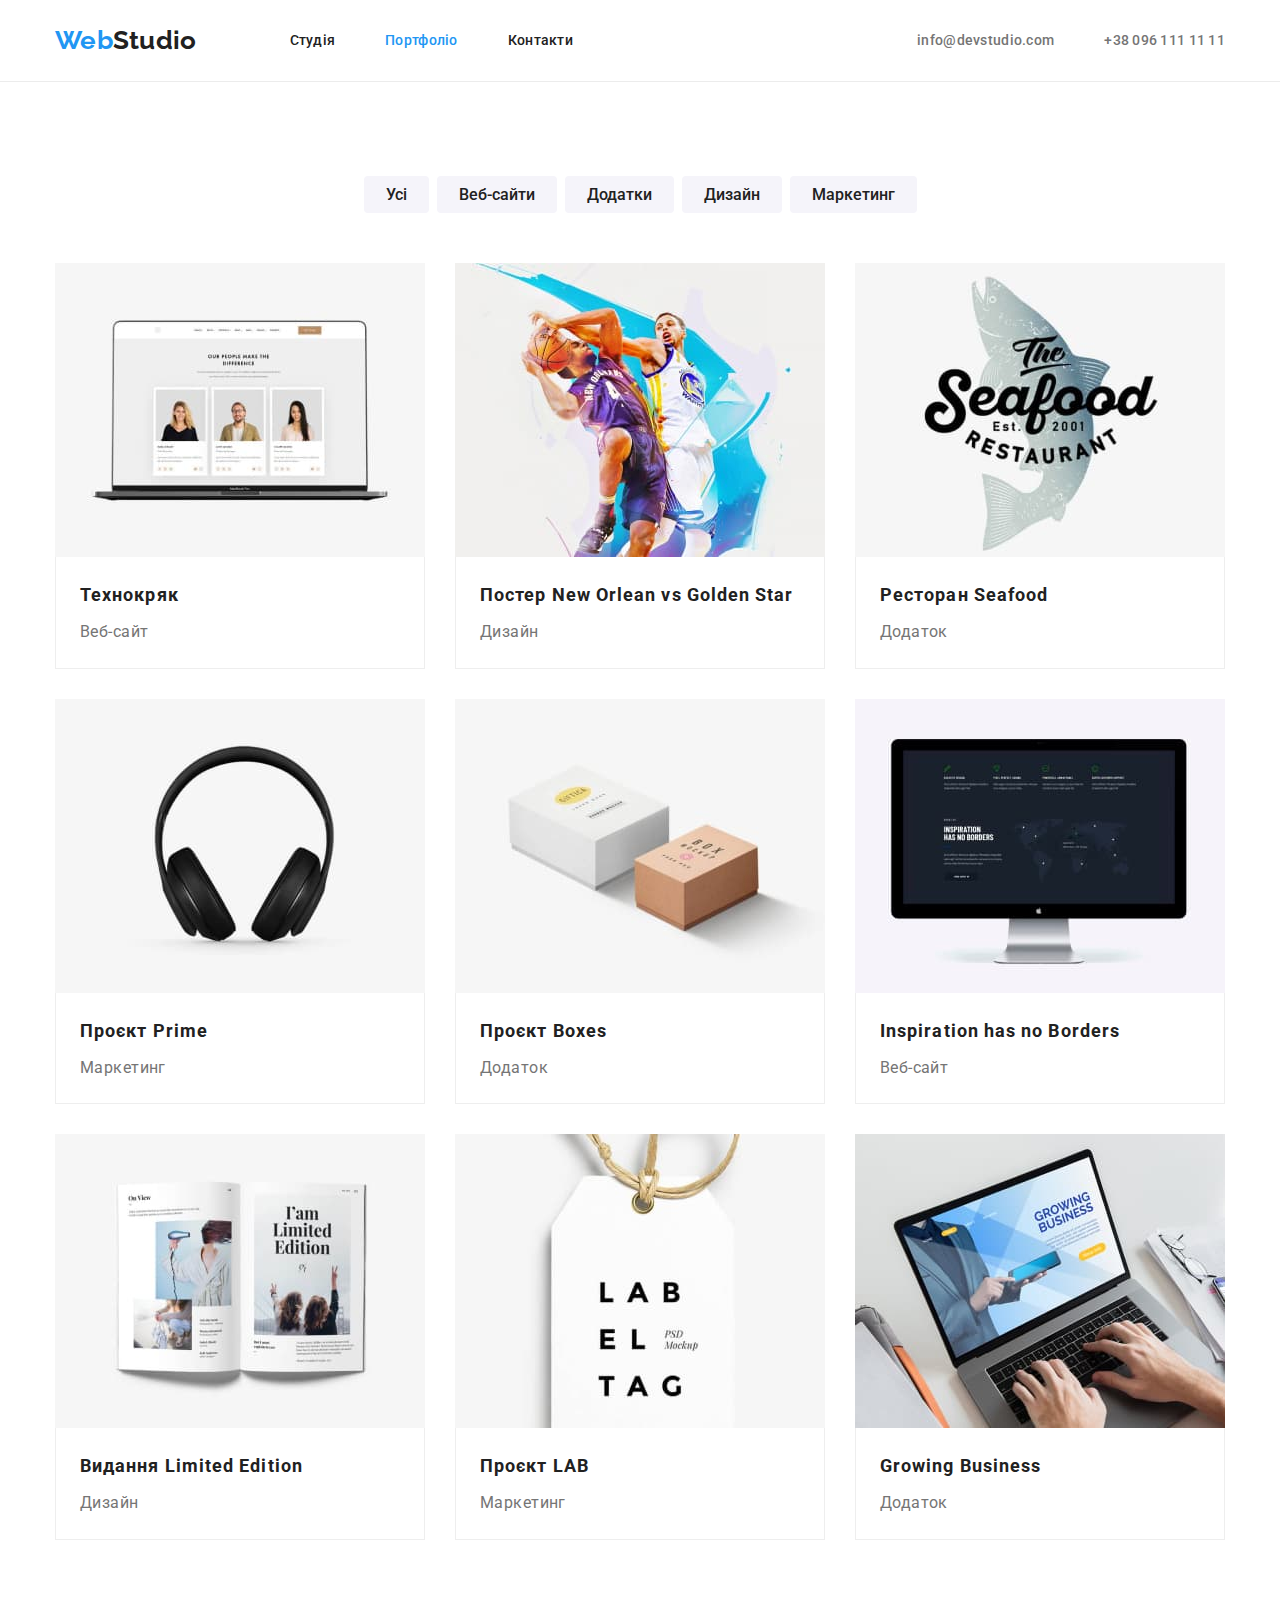
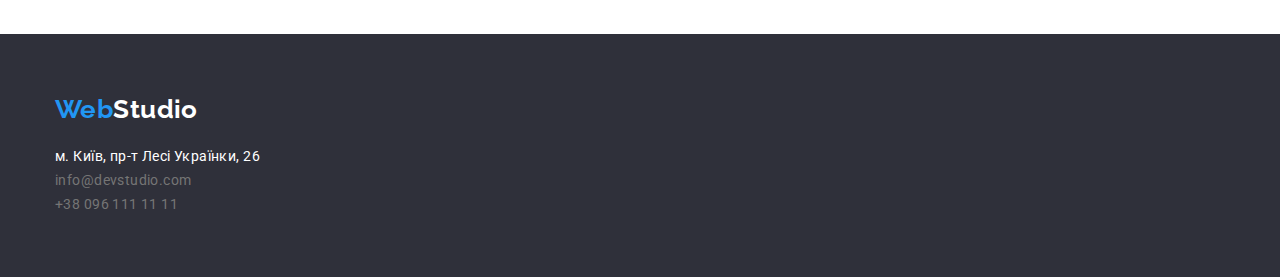
==== commit 45b6f914: "Fix mistakes" ====
--- a/portfolio.html
+++ b/portfolio.html
@@ -54,8 +54,8 @@
     <main>
       <!-- Our works -->
       <section class="our-works section">
-        <h1 class="visually-hidden">Наші роботи</h1>
         <div class="buttons container">
+          <h1 class="visually-hidden">Наші роботи</h1>
           <ul class="button-list list">
             <li class="item"><button type="button" class="btn">Усі</button></li>
             <li class="item">
@@ -71,8 +71,7 @@
               <button type="button" class="btn">Маркетинг</button>
             </li>
           </ul>
-        </div>
-        <div class="container">
+        
           <ul class="works list">
             <li class="item">
               <a href="" class="link">
--- a/css/styles.css
+++ b/css/styles.css
@@ -2,12 +2,15 @@
   --primary-text-color: #757575;
   --title-text-color: #212121;
   --accent-color: #2196f3;
+  --accent-color-additional: #188ce8;
 
   --primary-color: #ffffff;
   --primary-alfa-color: rgba(255, 255, 255, 0.6);
 
   --accent-background-color: #2f303a;
   --additional-background-color: #f5f4fa;
+
+  --border-color: #eeeeee;
 }
 
 body {
@@ -57,8 +60,6 @@
 /* Header */
 
 .header {
-  padding-top: 24px;
-  padding-bottom: 25px;
   border-bottom: 1px solid;
   border-color: #ececec;
 }
@@ -136,6 +137,10 @@
   color: var(--primary-color);
   margin-top: 0;
   margin-bottom: 32px;
+  padding-top: 200px;
+  padding-right: 452px;
+  padding-bottom: 280px;
+  padding-left: 452px;
 }
 
 .hero-button {
@@ -148,7 +153,14 @@
   cursor: pointer;
   border-radius: 4px;
   padding: 10px 32px;
-  border: transparent;
+  border: none;
+  box-shadow: 0px 4px 4px rgba(0, 0, 0, 0.15);
+  border-radius: 4px;
+}
+
+.hero-button:hover,
+.hero-button:focus {
+  background-color: var(--accent-color-additional);
 }
 
 /* Our advantages section */
@@ -213,28 +225,32 @@
   text-align: center;
 }
 
-.cards {
+.team-list .item {
   background-color: var(--primary-color);
   box-shadow: 0px 1px 3px rgba(0, 0, 0, 0.12), 0px 1px 1px rgba(0, 0, 0, 0.14),
     0px 2px 1px rgba(0, 0, 0, 0.2);
   border-radius: 0px 0px 4px 4px;
 }
 
+.cards {
+  padding-top: 30px;
+  padding-bottom: 30px;
+}
+
 .team-title {
   font-weight: 500;
   font-size: 16px;
   line-height: 1.2;
   color: var(--title-text-color);
-  padding-top: 30px;
-  padding-bottom: 10px;
+
   margin: 0;
 }
 
 .team-text {
   font-size: 16px;
   line-height: 1.2;
-  padding-bottom: 30px;
-  margin: 0;
+  margin-top: 10px;
+  margin-bottom: 0;
 }
 
 /* Footer */
@@ -260,22 +276,19 @@
 
 .address-item-main {
   color: var(--primary-color);
-  display: inline-block;
+}
+
+.address-list .item:not(:last-child) {
+  color: var(--primary-alfa-color);
   margin-bottom: 9px;
 }
 
-.address-item {
-  color: var(--primary-alfa-color);
-  display: inline-block;
-  margin-bottom: 9px;
-}
-
 /* Our works section*/
 
 .button-list {
   display: flex;
   justify-content: center;
-  margin-bottom: 34px;
+  margin-bottom: 50px;
 }
 
 .button-list .item:not(:last-child) {
@@ -292,13 +305,16 @@
   cursor: pointer;
   border-radius: 4px;
   padding: 6px 22px;
-  border: transparent;
+  border: none;
 }
 
 .btn:hover,
 .btn:focus {
   color: var(--primary-color);
   background-color: var(--accent-color);
+  box-shadow: 0px 3px 1px rgba(0, 0, 0, 0.1), 0px 1px 2px rgba(0, 0, 0, 0.08),
+    0px 2px 2px rgba(0, 0, 0, 0.12);
+  border-radius: 4px;
 }
 
 .works {
@@ -323,7 +339,10 @@
   border-right: 1px solid;
   border-bottom: 1px solid;
   border-left: 1px solid;
-  border-color: #EEEEEE;
+  border-color: var(--border-color);
+  padding-top: 20px;
+  padding-bottom: 20px;
+  padding-left: 24px;
 }
 
 .img {
@@ -336,16 +355,12 @@
   line-height: 2;
   letter-spacing: 0.06em;
   color: var(--title-text-color);
-  padding-top: 20px;
-  padding-bottom: 4px;
-  padding-left: 24px;
   margin: 0;
 }
 
 .our-works-text {
   font-size: 16px;
   line-height: 1.9;
-  margin-top: 0;
-  margin-bottom: 20px;
-  margin-left: 24px;
-}
+  margin-top: 4px;
+  margin-bottom: 0;
+}
